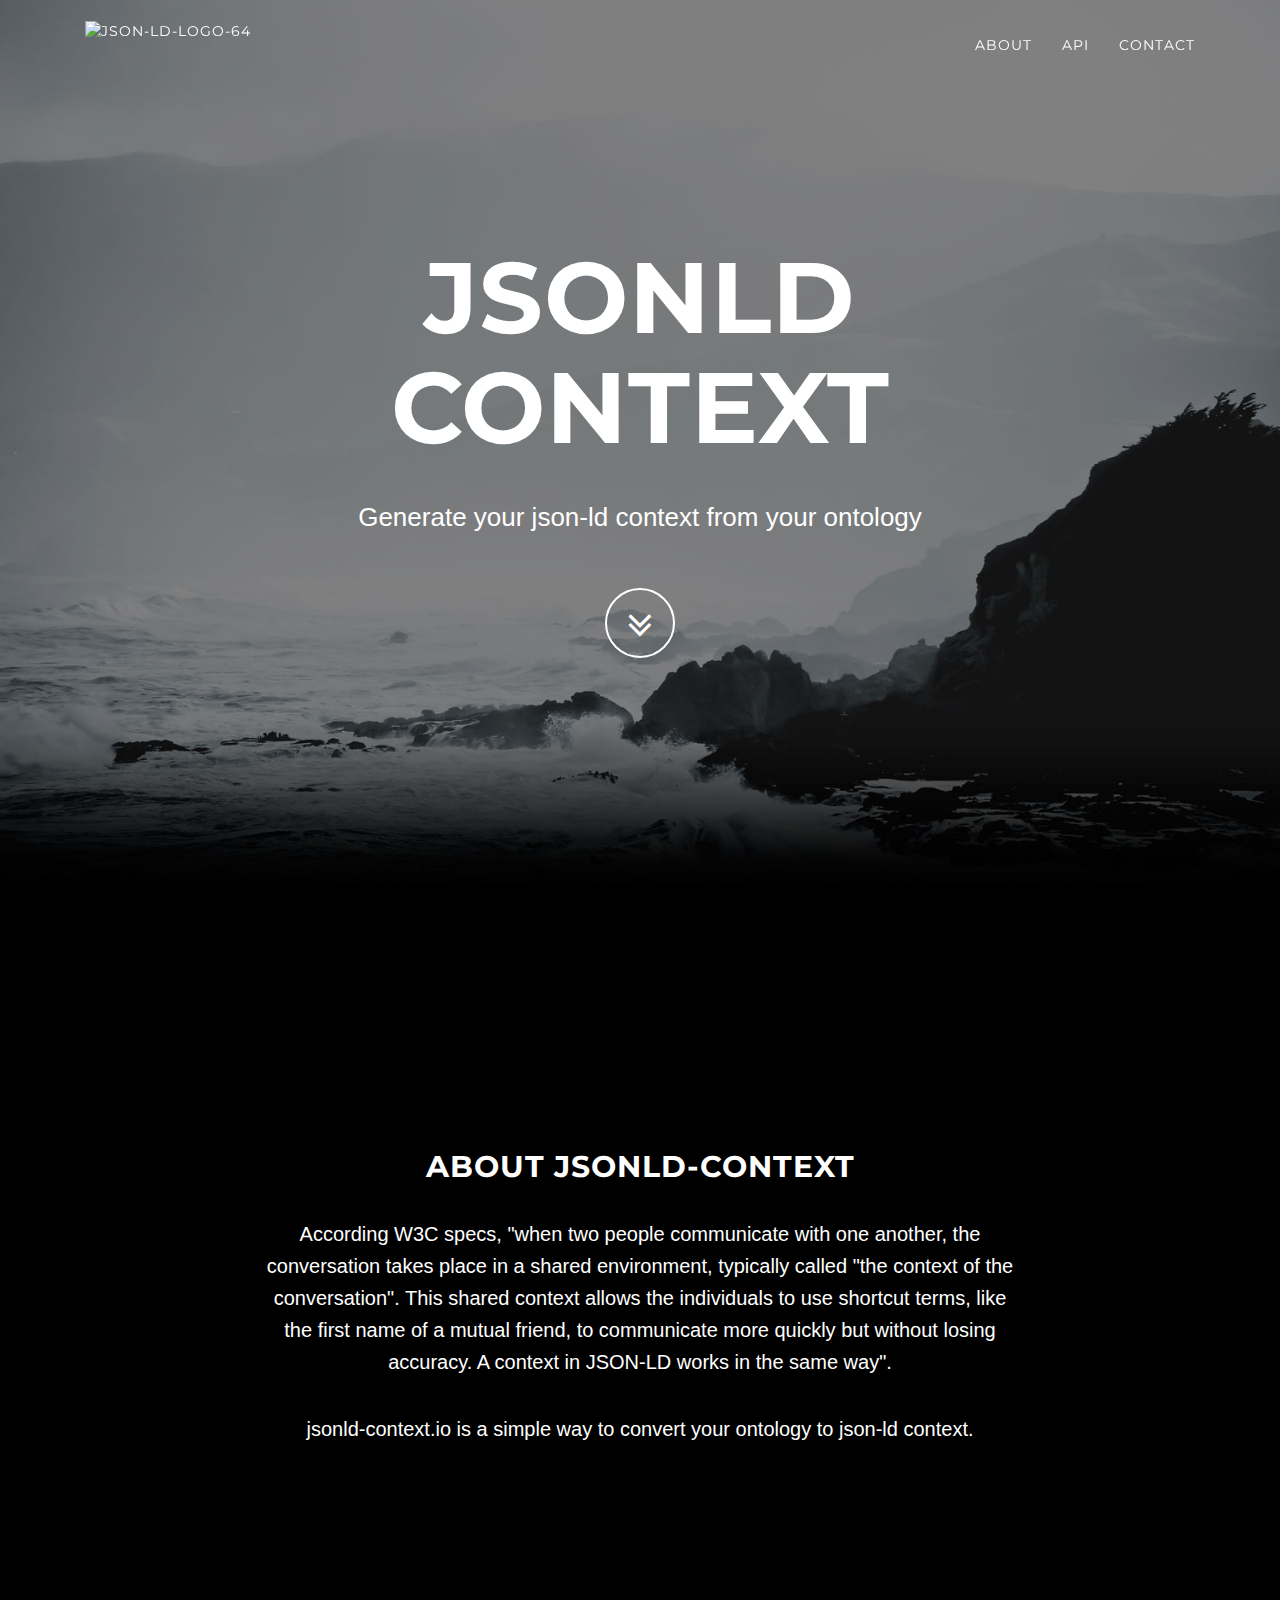
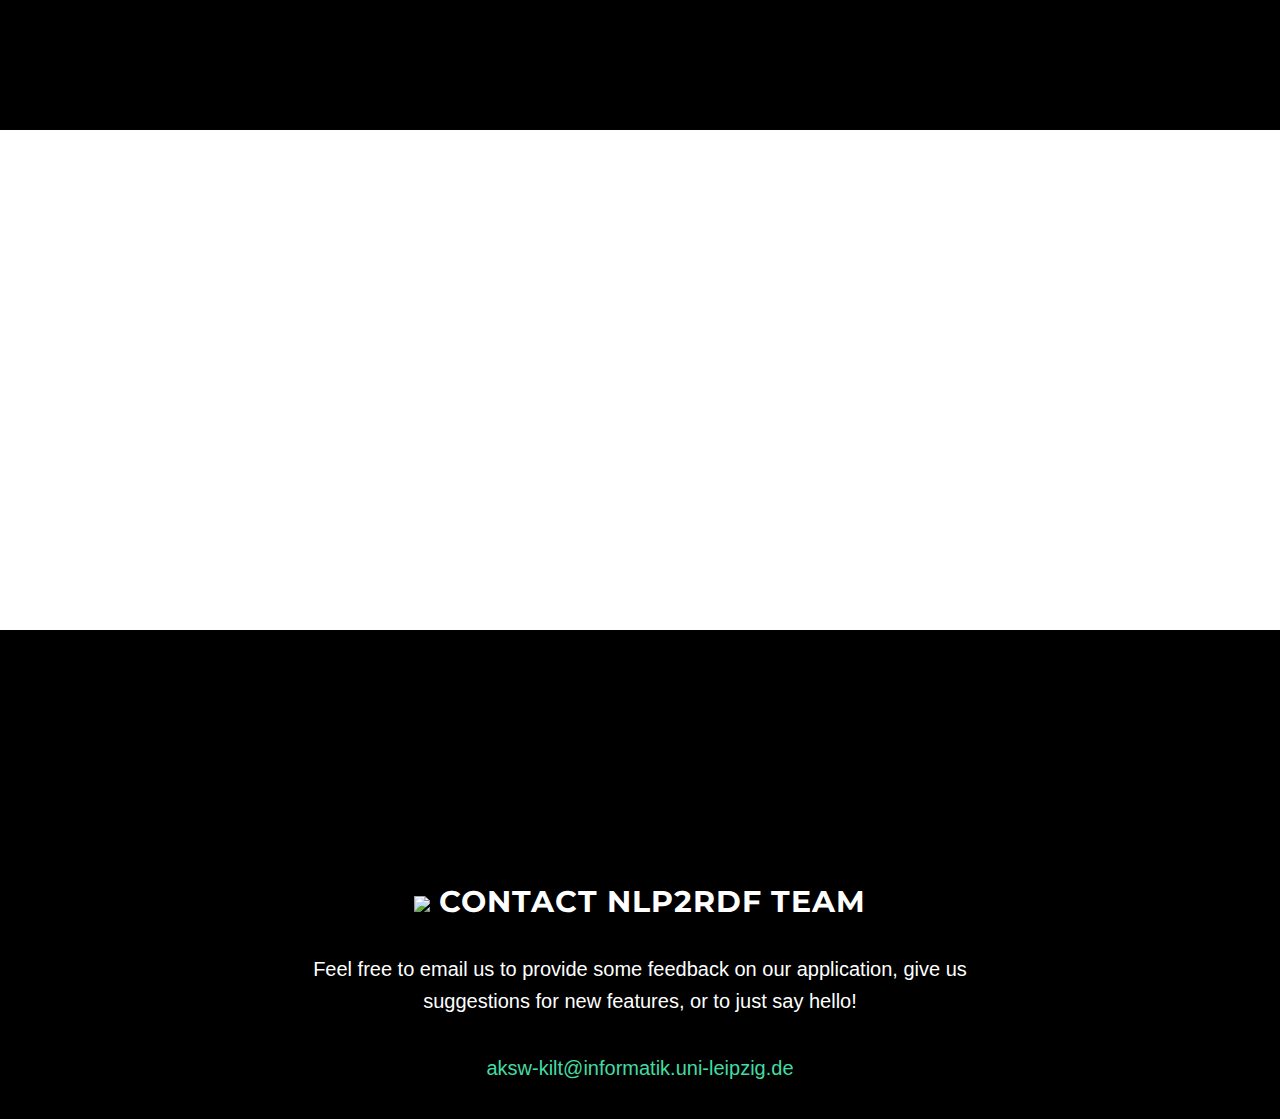
==== src/main/resources/static/index.html @ ff8099e9 "Adding static content" ====
<!DOCTYPE html>
<html lang="en">

<head>

    <meta charset="utf-8">
    <meta http-equiv="X-UA-Compatible" content="IE=edge">
    <meta name="viewport" content="width=device-width, initial-scale=1">
    <meta name="description" content="">
    <meta name="author" content="">

    <title>JSONLD Context - NLP2RDF</title>

    <!-- Bootstrap Core CSS -->
    <link href="vendor/bootstrap/css/bootstrap.min.css" rel="stylesheet">

    <!-- Custom Fonts -->
    <link href="vendor/font-awesome/css/font-awesome.min.css" rel="stylesheet" type="text/css">
    <link href="https://fonts.googleapis.com/css?family=Lora:400,700,400italic,700italic" rel="stylesheet" type="text/css">
    <link href="https://fonts.googleapis.com/css?family=Montserrat:400,700" rel="stylesheet" type="text/css">

    <!-- Theme CSS -->
    <link href="css/grayscale.min.css" rel="stylesheet">

    <!-- HTML5 Shim and Respond.js IE8 support of HTML5 elements and media queries -->
    <!-- WARNING: Respond.js doesn't work if you view the page via file:// -->
    <!--[if lt IE 9]>
        <script src="https://oss.maxcdn.com/libs/html5shiv/3.7.0/html5shiv.js"></script>
        <script src="https://oss.maxcdn.com/libs/respond.js/1.4.2/respond.min.js"></script>
    <![endif]-->

</head>

<body id="page-top" data-spy="scroll" data-target=".navbar-fixed-top">

    <!-- Navigation -->
    <nav class="navbar navbar-custom navbar-fixed-top" role="navigation">
        <div class="container">
            <div class="navbar-header">
                <button type="button" class="navbar-toggle" data-toggle="collapse" data-target=".navbar-main-collapse">
                    Menu <i class="fa fa-bars"></i>
                </button>
                <a class="navbar-brand page-scroll" href="#page-top">
                    <a href="http://json-ld.org/" title="JSON-LD"><img style="border:0px;" width="64" src="http://json-ld.org/images/json-ld-logo-64.png" alt="JSON-LD-logo-64"/></a>
                </a>
            </div>

            <!-- Collect the nav links, forms, and other content for toggling -->
            <div class="collapse navbar-collapse navbar-right navbar-main-collapse">
                <ul class="nav navbar-nav">
                    <!-- Hidden li included to remove active class from about link when scrolled up past about section -->
                    <li class="hidden">
                        <a href="#page-top"></a>
                    </li>
                    <li>
                        <a class="page-scroll" href="#about">About</a>
                    </li>
                    <li>
                        <a class="page-scroll" href="#api">API</a>
                    </li>
                    <li>
                        <a class="page-scroll" href="#contact">Contact</a>
                    </li>
                </ul>
            </div>
            <!-- /.navbar-collapse -->
        </div>
        <!-- /.container -->
    </nav>

    <!-- Intro Header -->
    <header class="intro">
        <div class="intro-body">
            <div class="container">
                <div class="row">
                    <div class="col-md-8 col-md-offset-2">
                        <h1 class="brand-heading">JSONLD Context</h1>
                        <p class="intro-text">Generate your json-ld context from your ontology</p>
                        <a href="#about" class="btn btn-circle page-scroll">
                            <i class="fa fa-angle-double-down animated"></i>
                        </a>
                    </div>
                </div>
            </div>
        </div>
    </header>

    <!-- About Section -->
    <section id="about" class="container content-section text-center">
        <div class="row">
            <div class="col-lg-8 col-lg-offset-2">
                <h2>About JSONLD-Context</h2>
                 <p>According W3C specs, "when two people communicate with one another, the conversation takes place in a shared environment, typically called "the context of the conversation". This shared context allows the individuals to use shortcut terms, like the first name of a mutual friend, to communicate more quickly but without losing accuracy. A context in JSON-LD works in the same way".</p>
                 <p>jsonld-context.io is a simple way to convert your ontology to json-ld context.</p>
            </div>
        </div>
    </section>

    <!-- Download Section -->
    <section id="api" class="content-section text-center">
        <iframe src="swagger-ui/index.html" style="border: 0px solid white;width:100%; height:500px;background-color:#ffffff"></iframe>
    </section>

    <!-- Contact Section -->
    <section id="contact" class="container content-section text-center">
        <div class="row">
            <div class="col-lg-8 col-lg-offset-2">
                <h2><img src="/img/nlp2rdf.png" style="border:0px;" width="20%" > Contact NLP2RDF team</h2>
                <p>Feel free to email us to provide some feedback on our application, give us suggestions for new features, or to just say hello!</p>
                <p><a href="mailto:feedback@startbootstrap.com">aksw-kilt@informatik.uni-leipzig.de</a>
            </div>
        </div>
    </section>

    <!-- jQuery -->
    <script src="vendor/jquery/jquery.js"></script>

    <!-- Bootstrap Core JavaScript -->
    <script src="vendor/bootstrap/js/bootstrap.min.js"></script>

    <!-- Plugin JavaScript -->
    <script src="https://cdnjs.cloudflare.com/ajax/libs/jquery-easing/1.3/jquery.easing.min.js"></script>

    <!-- Google Maps API Key - Use your own API key to enable the map feature. More information on the Google Maps API can be found at https://developers.google.com/maps/ -->
    <script type="text/javascript" src="https://maps.googleapis.com/maps/api/js?key=AIzaSyCRngKslUGJTlibkQ3FkfTxj3Xss1UlZDA&sensor=false"></script>

    <!-- Theme JavaScript -->
    <script src="js/grayscale.min.js"></script>

</body>

</html>
---- src/main/resources/static/css/grayscale.min.css ----
/*!
 * Start Bootstrap - Grayscale v3.3.7+1 (http://startbootstrap.com/template-overviews/grayscale)
 * Copyright 2013-2016 Start Bootstrap
 * Licensed under MIT (https://github.com/BlackrockDigital/startbootstrap/blob/gh-pages/LICENSE)
 */body,html{height:100%;width:100%}.navbar-custom,body{background-color:#000}.intro,body,html{width:100%}body{font-family:"Helvetica Neue", Helvetica, Arial, sans-serif;;color:#fff;webkit-tap-highlight-color:rgba(255,255,255,.2)}.btn,.navbar-custom,h1,h2,h3,h4,h5,h6{text-transform:uppercase;font-family:Montserrat,"Helvetica Neue",Helvetica,Arial,sans-serif}h1,h2,h3,h4,h5,h6{margin:0 0 35px;font-weight:700;letter-spacing:1px}p{margin:0 0 25px;font-size:18px;line-height:1.5}@media (min-width:768px){p{margin:0 0 35px;font-size:20px;line-height:1.6}}a{color:#42DCA3;-webkit-transition:all .2s ease-in-out;-moz-transition:all .2s ease-in-out;transition:all .2s ease-in-out}a:focus,a:hover{text-decoration:none;color:#1d9b6c}.light{font-weight:400}.navbar-custom{margin-bottom:0;border-bottom:1px solid rgba(255,255,255,.3)}.navbar-custom .navbar-toggle{color:#fff;background-color:rgba(255,255,255,.2);font-size:12px}.navbar-custom .nav li a:active,.navbar-custom .nav li a:focus,.navbar-custom .nav li a:hover{background-color:transparent;outline:0}.navbar-custom .navbar-toggle:active,.navbar-custom .navbar-toggle:focus{outline:0}.navbar-custom .navbar-brand{font-weight:700}.navbar-custom .navbar-brand:focus{outline:0}.navbar-custom a{color:#fff}.navbar-custom .nav li a{-webkit-transition:background .3s ease-in-out;-moz-transition:background .3s ease-in-out;transition:background .3s ease-in-out}.navbar-custom .nav li a:hover{color:rgba(255,255,255,.8)}.navbar-custom .nav li.active{outline:0}.navbar-custom .nav li.active a{background-color:rgba(255,255,255,.3)}.navbar-custom .nav li.active a:hover{color:#fff}@media (min-width:768px){.navbar-custom{padding:20px 0;border-bottom:none;letter-spacing:1px;background:0 0;-webkit-transition:background .5s ease-in-out,padding .5s ease-in-out;-moz-transition:background .5s ease-in-out,padding .5s ease-in-out;transition:background .5s ease-in-out,padding .5s ease-in-out}.navbar-custom.top-nav-collapse{padding:0;background:#000;border-bottom:1px solid rgba(255,255,255,.3)}}.intro{display:table;height:auto;padding:100px 0;text-align:center;color:#fff;background:url(../img/intro-bg.jpg) bottom center no-repeat #000;-webkit-background-size:cover;-moz-background-size:cover;background-size:cover;-o-background-size:cover}.intro .intro-body{display:table-cell;vertical-align:middle}.intro .intro-body .brand-heading{font-size:40px}.intro .intro-body .intro-text{font-size:18px}@media (min-width:768px){.intro{height:100%;padding:0}.intro .intro-body .brand-heading{font-size:100px}.intro .intro-body .intro-text{font-size:26px}}.btn-circle{width:70px;height:70px;margin-top:15px;padding:7px 16px;border:2px solid #fff;border-radius:100%!important;font-size:40px;color:#fff;background:0 0;-webkit-transition:background .3s ease-in-out;-moz-transition:background .3s ease-in-out;transition:background .3s ease-in-out}.btn-circle:focus,.btn-circle:hover{outline:0;color:#fff;background:rgba(255,255,255,.1)}.btn-circle i.animated{-webkit-transition-property:-webkit-transform;-webkit-transition-duration:1s;-moz-transition-property:-moz-transform;-moz-transition-duration:1s}.btn-circle:hover i.animated{-webkit-animation-name:pulse;-moz-animation-name:pulse;-webkit-animation-duration:1.5s;-moz-animation-duration:1.5s;-webkit-animation-iteration-count:infinite;-moz-animation-iteration-count:infinite;-webkit-animation-timing-function:linear;-moz-animation-timing-function:linear}@-webkit-keyframes pulse{0%,100%{-webkit-transform:scale(1);transform:scale(1)}50%{-webkit-transform:scale(1.2);transform:scale(1.2)}}@-moz-keyframes pulse{0%,100%{-moz-transform:scale(1);transform:scale(1)}50%{-moz-transform:scale(1.2);transform:scale(1.2)}}.content-section{padding-top:100px}.download-section{width:100%;padding:50px 0;color:#fff;background:url(../img/downloads-bg.jpg) center center no-repeat #000;-webkit-background-size:cover;-moz-background-size:cover;background-size:cover;-o-background-size:cover}#map{width:100%;height:200px;margin-top:100px}@media (min-width:767px){.content-section{padding-top:250px}.download-section{padding:100px 0}#map{height:400px;margin-top:250px}}.btn{font-weight:400;-webkit-transition:all .3s ease-in-out;-moz-transition:all .3s ease-in-out;transition:all .3s ease-in-out;border-radius:0}.btn-default{border:1px solid #42DCA3;color:#42DCA3;background-color:transparent}.btn-default:focus,.btn-default:hover{border:1px solid #42DCA3;outline:0;color:#000;background-color:#42DCA3}ul.banner-social-buttons{margin-top:0}@media (max-width:1199px){ul.banner-social-buttons{margin-top:15px}}@media (max-width:767px){ul.banner-social-buttons li{display:block;margin-bottom:20px;padding:0}ul.banner-social-buttons li:last-child{margin-bottom:0}}footer{padding:50px 0}footer p{margin:0}::-moz-selection{text-shadow:none;background:#fcfcfc;background:rgba(255,255,255,.2)}::selection{text-shadow:none;background:#fcfcfc;background:rgba(255,255,255,.2)}img::selection{background:0 0}img::-moz-selection{background:0 0}
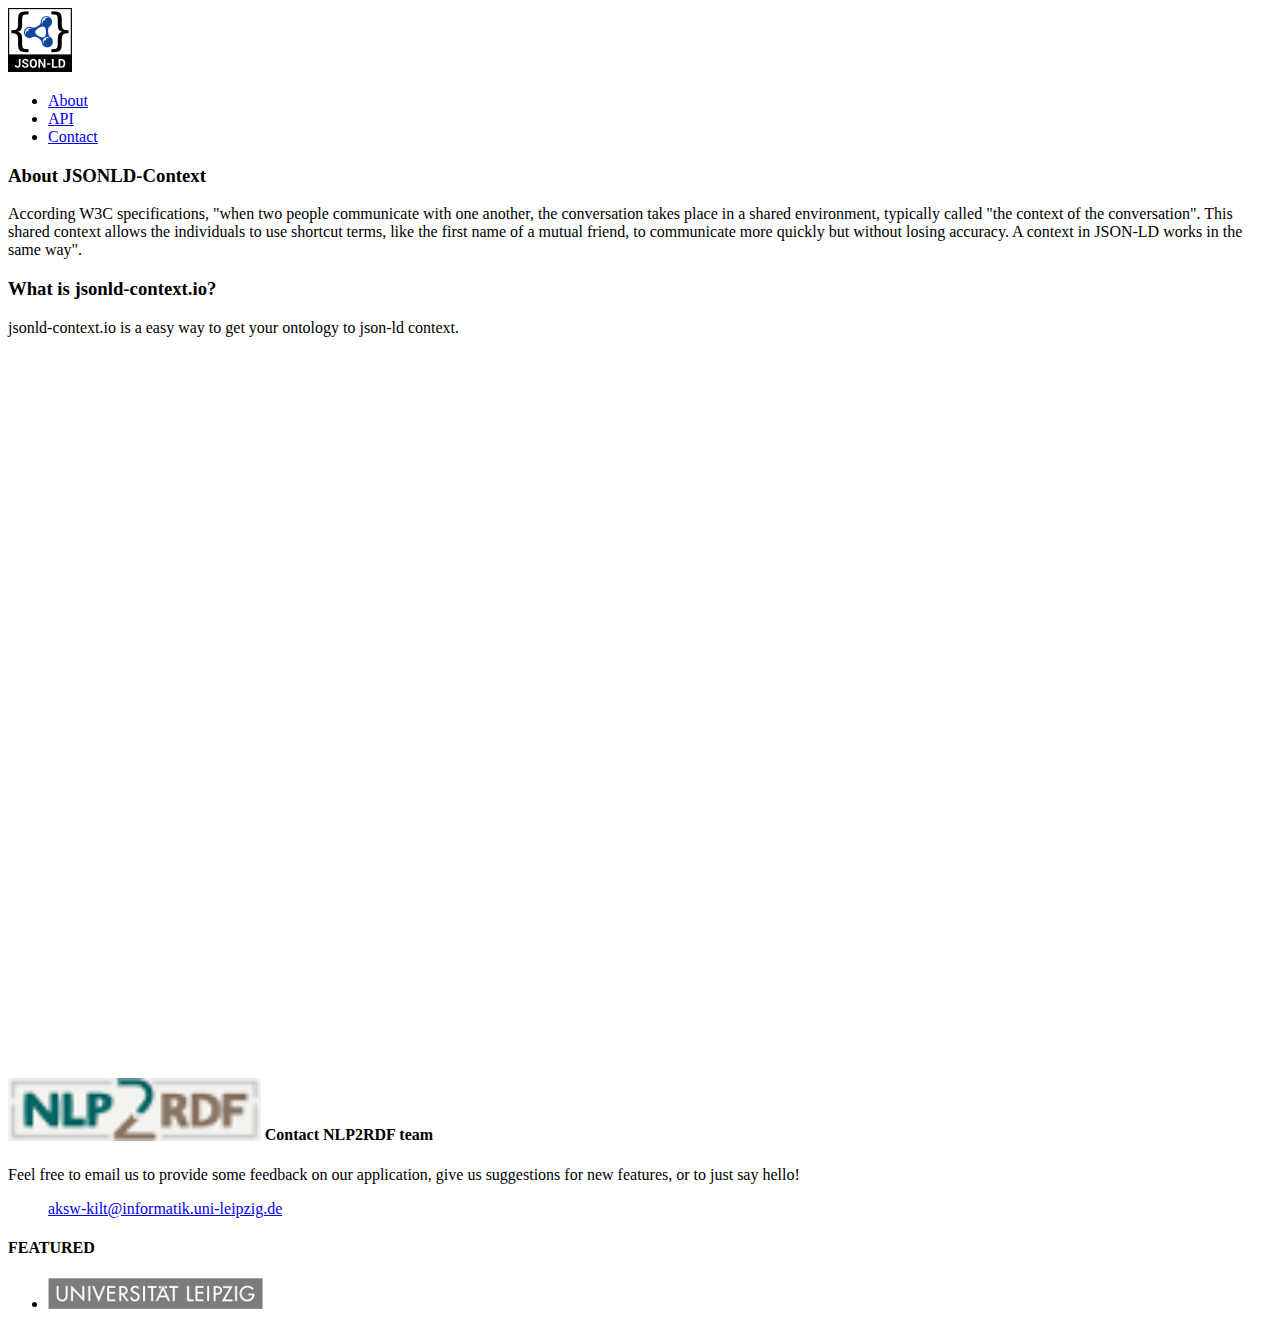
==== commit c7fbb133: "Applying a new template" ====
--- a/src/main/resources/static/index.html
+++ b/src/main/resources/static/index.html
@@ -2,130 +2,97 @@
 <html lang="en">
 
 <head>
-
     <meta charset="utf-8">
     <meta http-equiv="X-UA-Compatible" content="IE=edge">
     <meta name="viewport" content="width=device-width, initial-scale=1">
     <meta name="description" content="">
     <meta name="author" content="">
-
     <title>JSONLD Context - NLP2RDF</title>
-
-    <!-- Bootstrap Core CSS -->
-    <link href="vendor/bootstrap/css/bootstrap.min.css" rel="stylesheet">
-
-    <!-- Custom Fonts -->
-    <link href="vendor/font-awesome/css/font-awesome.min.css" rel="stylesheet" type="text/css">
-    <link href="https://fonts.googleapis.com/css?family=Lora:400,700,400italic,700italic" rel="stylesheet" type="text/css">
-    <link href="https://fonts.googleapis.com/css?family=Montserrat:400,700" rel="stylesheet" type="text/css">
-
-    <!-- Theme CSS -->
-    <link href="css/grayscale.min.css" rel="stylesheet">
-
-    <!-- HTML5 Shim and Respond.js IE8 support of HTML5 elements and media queries -->
-    <!-- WARNING: Respond.js doesn't work if you view the page via file:// -->
-    <!--[if lt IE 9]>
-        <script src="https://oss.maxcdn.com/libs/html5shiv/3.7.0/html5shiv.js"></script>
-        <script src="https://oss.maxcdn.com/libs/respond.js/1.4.2/respond.min.js"></script>
-    <![endif]-->
-
+    <link href="https://fonts.googleapis.com/css?family=Poppins:300,400,500,600,700" rel="stylesheet">
+    <link href='https://fonts.googleapis.com/css?family=Open+Sans:400,600,700,600italic,400italic,700italic,300,300italic' rel='stylesheet' type='text/css'>
+    <link rel="stylesheet" href="/css/bootstrap.min.css">
+    <link rel="stylesheet" href="/css/icofont.css">
+    <link rel="stylesheet" href="/css/font-awesome.min.css">
+    <link rel="stylesheet" href="/css/animate.css">
+    <link rel="stylesheet" href="/css/meanmenu.min.css">
+    <link rel="stylesheet" href="/css/style.css">
 </head>
 
 <body id="page-top" data-spy="scroll" data-target=".navbar-fixed-top">
 
-    <!-- Navigation -->
-    <nav class="navbar navbar-custom navbar-fixed-top" role="navigation">
-        <div class="container">
-            <div class="navbar-header">
-                <button type="button" class="navbar-toggle" data-toggle="collapse" data-target=".navbar-main-collapse">
-                    Menu <i class="fa fa-bars"></i>
-                </button>
-                <a class="navbar-brand page-scroll" href="#page-top">
-                    <a href="http://json-ld.org/" title="JSON-LD"><img style="border:0px;" width="64" src="http://json-ld.org/images/json-ld-logo-64.png" alt="JSON-LD-logo-64"/></a>
-                </a>
+<div class="menu_area ">
+    <div class="container">
+        <div class="row">
+            <div class="col-sm-3">
+                <div class="logo hidden-xs hidden-sm">
+                    <a href="index.html" title="JSON-LD"><img style="border:0px;" width="64" src="css/img/json-ld-logo-64.png" alt="JSON-LD-logo-64"/></a>                </div>
             </div>
 
-            <!-- Collect the nav links, forms, and other content for toggling -->
-            <div class="collapse navbar-collapse navbar-right navbar-main-collapse">
-                <ul class="nav navbar-nav">
-                    <!-- Hidden li included to remove active class from about link when scrolled up past about section -->
-                    <li class="hidden">
-                        <a href="#page-top"></a>
-                    </li>
-                    <li>
-                        <a class="page-scroll" href="#about">About</a>
-                    </li>
-                    <li>
-                        <a class="page-scroll" href="#api">API</a>
-                    </li>
-                    <li>
-                        <a class="page-scroll" href="#contact">Contact</a>
-                    </li>
-                </ul>
-            </div>
-            <!-- /.navbar-collapse -->
-        </div>
-        <!-- /.container -->
-    </nav>
-
-    <!-- Intro Header -->
-    <header class="intro">
-        <div class="intro-body">
-            <div class="container">
-                <div class="row">
-                    <div class="col-md-8 col-md-offset-2">
-                        <h1 class="brand-heading">JSONLD Context</h1>
-                        <p class="intro-text">Generate your json-ld context from your ontology</p>
-                        <a href="#about" class="btn btn-circle page-scroll">
-                            <i class="fa fa-angle-double-down animated"></i>
-                        </a>
+            <div class="col-sm-9 hidden-xs">
+                <div class="mainnmenu">
+                    <div class="mainnmenu">
+                        <nav>
+                            <ul class="menu">
+                                <li class="page-scroll">  <a class="page-scroll" href="#about">About</a></li>
+                                <li><a class="page-scroll" href="#api">API</a></li>
+                                <li><a class="page-scroll" href="#contact">Contact</a></li>
+                            </ul>
+                        </nav>
                     </div>
                 </div>
             </div>
         </div>
-    </header>
+    </div>
+</div>
 
-    <!-- About Section -->
-    <section id="about" class="container content-section text-center">
+<div id="about" class="breadcrumb_area">
+    <div class="container">
         <div class="row">
-            <div class="col-lg-8 col-lg-offset-2">
-                <h2>About JSONLD-Context</h2>
-                 <p>According W3C specs, "when two people communicate with one another, the conversation takes place in a shared environment, typically called "the context of the conversation". This shared context allows the individuals to use shortcut terms, like the first name of a mutual friend, to communicate more quickly but without losing accuracy. A context in JSON-LD works in the same way".</p>
-                 <p>jsonld-context.io is a simple way to convert your ontology to json-ld context.</p>
+            <div class="col-xs-12 col-sm-12 col-md-12">
+                <div class="col-sm-9">
+                    <div class="call-text">
+                        <h3>About JSONLD-Context</h3>
+                        <p>According W3C specifications, "when two people communicate with one another, the conversation takes place in a shared environment, typically called "the context of the conversation". This shared context allows the individuals to use shortcut terms, like the first name of a mutual friend, to communicate more quickly but without losing accuracy. A context in JSON-LD works in the same way".</p>
+
+                        <h3>What is jsonld-context.io? </h3>
+                        <p>jsonld-context.io is a easy way to get your ontology to json-ld context.</p>
+                    </div>
+                </div>
             </div>
         </div>
-    </section>
+    </div>
+</div>
 
-    <!-- Download Section -->
-    <section id="api" class="content-section text-center">
-        <iframe src="swagger-ui/index.html" style="border: 0px solid white;width:100%; height:500px;background-color:#ffffff"></iframe>
-    </section>
+<!-- Download Section -->
+<section id="api" class="content-section text-center">
+    <iframe src="swagger-ui/index.html" style="border: 0px solid white;width:100%; height:700px;background-color:#ffffff"></iframe>
+</section>
 
-    <!-- Contact Section -->
-    <section id="contact" class="container content-section text-center">
+<!-- Contact Section -->
+<footer class="footer_area"  id="contact">
+    <div class="container spaca-footer">
         <div class="row">
-            <div class="col-lg-8 col-lg-offset-2">
-                <h2><img src="/img/nlp2rdf.png" style="border:0px;" width="20%" > Contact NLP2RDF team</h2>
-                <p>Feel free to email us to provide some feedback on our application, give us suggestions for new features, or to just say hello!</p>
-                <p><a href="mailto:feedback@startbootstrap.com">aksw-kilt@informatik.uni-leipzig.de</a>
+            <div class="col-sm-4">
+                <div class="footer_widget">
+                    <h4><img src="css/img/nlp2rdf.png" style="border:0px;" width="20%" > Contact NLP2RDF team</h4>
+                    <p>Feel free to email us to provide some feedback on our application, give us suggestions for new features, or to just say hello!</p>
+                    <ul class="bottom_social">
+                        <p><a href="mailto:aksw-kilt@informatik.uni-leipzig.de">aksw-kilt@informatik.uni-leipzig.de</a></p>
+                    </ul>
+                </div>
             </div>
+            <div class="col-sm-4">
+                <div class="footer_widget">
+                    <h4>FEATURED</h4>
+                    <ul class="importent_link">
+                        <li><a href="http://www.uni-leipzig.de"><img src="css/img/universitat-leipzig.png" /></a></li>
+                    </ul>
+                </div>
+            </div>
+
         </div>
-    </section>
-
-    <!-- jQuery -->
-    <script src="vendor/jquery/jquery.js"></script>
-
-    <!-- Bootstrap Core JavaScript -->
-    <script src="vendor/bootstrap/js/bootstrap.min.js"></script>
-
-    <!-- Plugin JavaScript -->
-    <script src="https://cdnjs.cloudflare.com/ajax/libs/jquery-easing/1.3/jquery.easing.min.js"></script>
-
-    <!-- Google Maps API Key - Use your own API key to enable the map feature. More information on the Google Maps API can be found at https://developers.google.com/maps/ -->
-    <script type="text/javascript" src="https://maps.googleapis.com/maps/api/js?key=AIzaSyCRngKslUGJTlibkQ3FkfTxj3Xss1UlZDA&sensor=false"></script>
-
-    <!-- Theme JavaScript -->
-    <script src="js/grayscale.min.js"></script>
+    </div>
+</footer>
 
 </body>
 
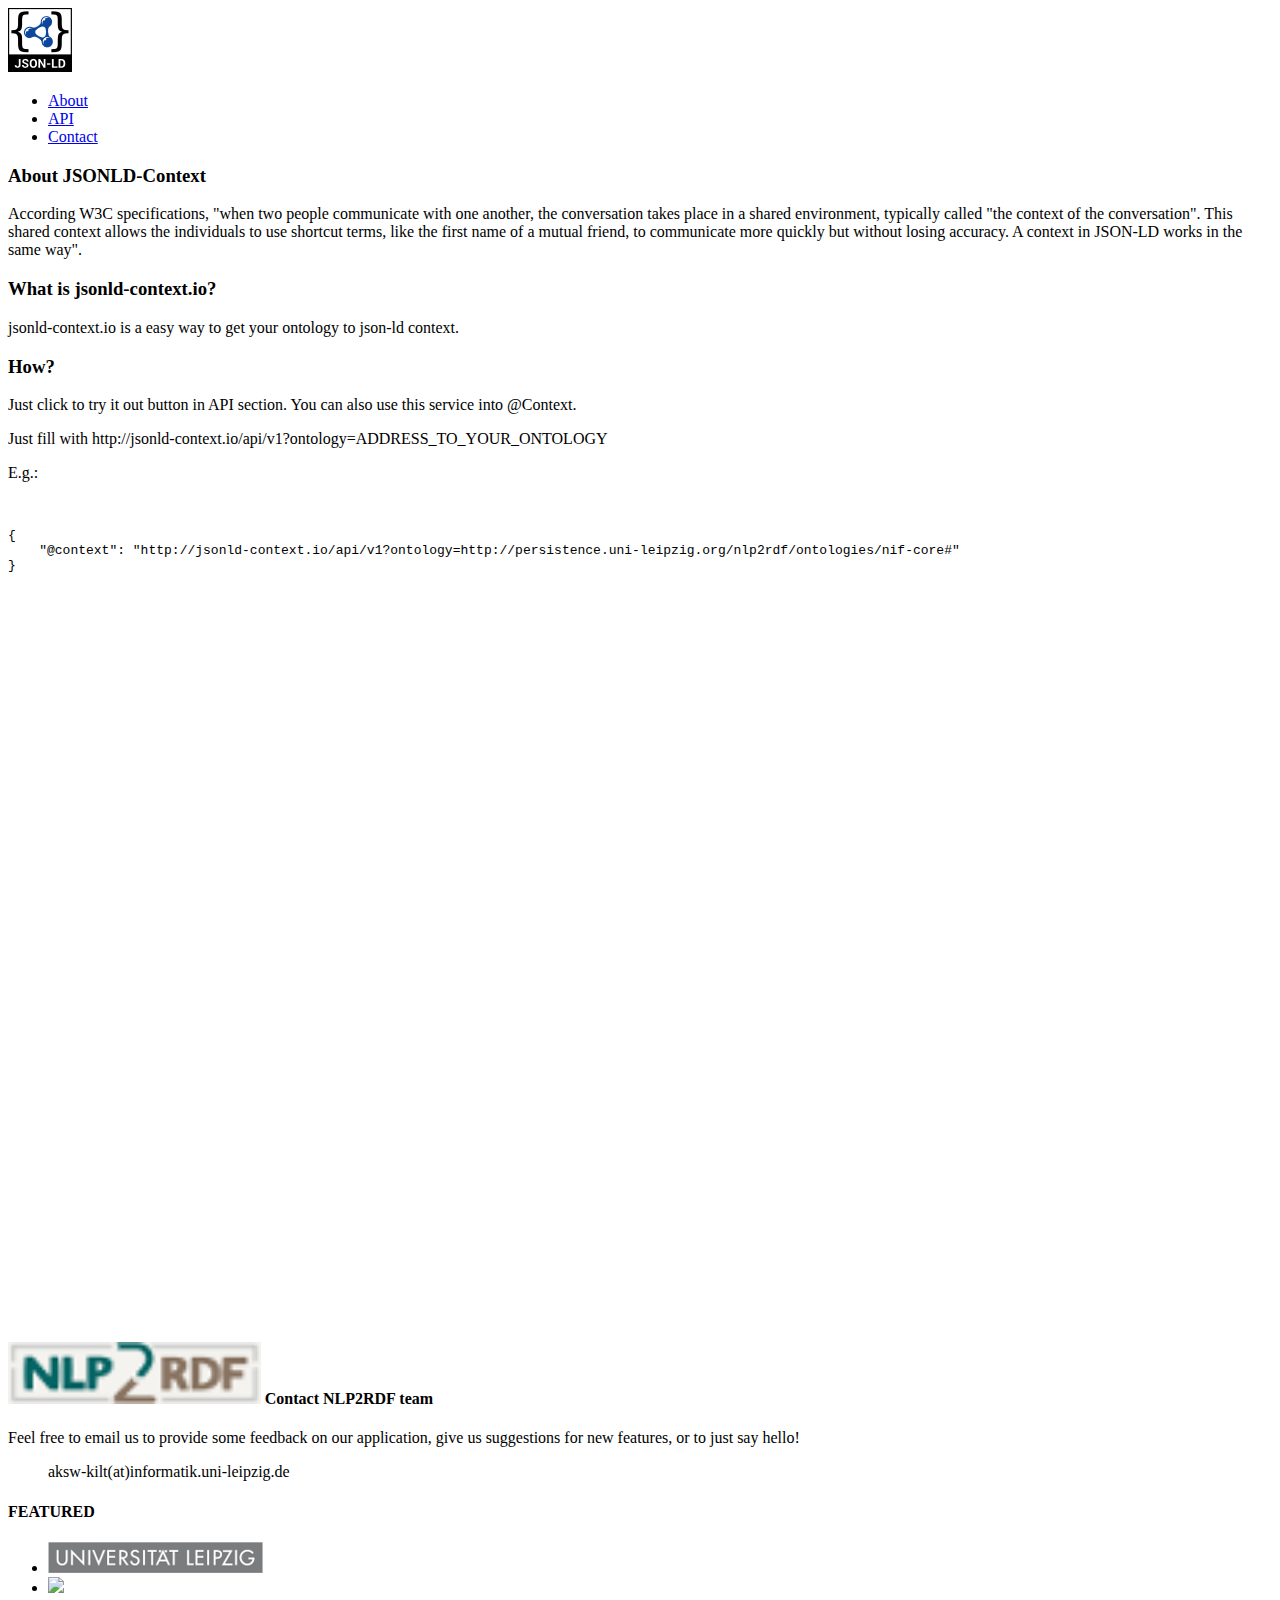
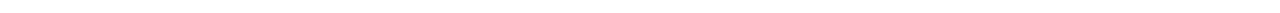
==== commit 5a49c739: "Adding example" ====
--- a/src/main/resources/static/index.html
+++ b/src/main/resources/static/index.html
@@ -10,12 +10,15 @@
     <title>JSONLD Context - NLP2RDF</title>
     <link href="https://fonts.googleapis.com/css?family=Poppins:300,400,500,600,700" rel="stylesheet">
     <link href='https://fonts.googleapis.com/css?family=Open+Sans:400,600,700,600italic,400italic,700italic,300,300italic' rel='stylesheet' type='text/css'>
+    <link rel="stylesheet" href="//cdnjs.cloudflare.com/ajax/libs/highlight.js/9.8.0/styles/default.min.css">
+    <script src="//cdnjs.cloudflare.com/ajax/libs/highlight.js/9.8.0/highlight.min.js"></script>
     <link rel="stylesheet" href="/css/bootstrap.min.css">
     <link rel="stylesheet" href="/css/icofont.css">
     <link rel="stylesheet" href="/css/font-awesome.min.css">
     <link rel="stylesheet" href="/css/animate.css">
     <link rel="stylesheet" href="/css/meanmenu.min.css">
     <link rel="stylesheet" href="/css/style.css">
+    <link rel="shortcut icon" type="/image/png" href="/css/img/json-ld-logo-64.png" />
 </head>
 
 <body id="page-top" data-spy="scroll" data-target=".navbar-fixed-top">
@@ -49,13 +52,27 @@
     <div class="container">
         <div class="row">
             <div class="col-xs-12 col-sm-12 col-md-12">
-                <div class="col-sm-9">
+                <div class="col-sm-12">
                     <div class="call-text">
                         <h3>About JSONLD-Context</h3>
                         <p>According W3C specifications, "when two people communicate with one another, the conversation takes place in a shared environment, typically called "the context of the conversation". This shared context allows the individuals to use shortcut terms, like the first name of a mutual friend, to communicate more quickly but without losing accuracy. A context in JSON-LD works in the same way".</p>
 
                         <h3>What is jsonld-context.io? </h3>
                         <p>jsonld-context.io is a easy way to get your ontology to json-ld context.</p>
+
+                        <h3>How?</h3>
+                        <p>Just click to try it out button in API section. You can also use this service into @Context.</p>
+                        <p> Just fill with http://jsonld-context.io/api/v1?ontology=ADDRESS_TO_YOUR_ONTOLOGY</p>
+                        <p>E.g.: </p>
+
+                        <pre>
+                            <code class="json">
+
+{
+    "@context": "http://jsonld-context.io/api/v1?ontology=http://persistence.uni-leipzig.org/nlp2rdf/ontologies/nif-core#"
+}
+                            </code>
+                        </pre>
                     </div>
                 </div>
             </div>
@@ -77,7 +94,7 @@
                     <h4><img src="css/img/nlp2rdf.png" style="border:0px;" width="20%" > Contact NLP2RDF team</h4>
                     <p>Feel free to email us to provide some feedback on our application, give us suggestions for new features, or to just say hello!</p>
                     <ul class="bottom_social">
-                        <p><a href="mailto:aksw-kilt@informatik.uni-leipzig.de">aksw-kilt@informatik.uni-leipzig.de</a></p>
+                        <p>aksw-kilt(at)informatik.uni-leipzig.de</p>
                     </ul>
                 </div>
             </div>
@@ -86,6 +103,7 @@
                     <h4>FEATURED</h4>
                     <ul class="importent_link">
                         <li><a href="http://www.uni-leipzig.de"><img src="css/img/universitat-leipzig.png" /></a></li>
+                        <li><a href="http://www.infai.org/"><img src="css/img/infai.png" /></a></li>
                     </ul>
                 </div>
             </div>
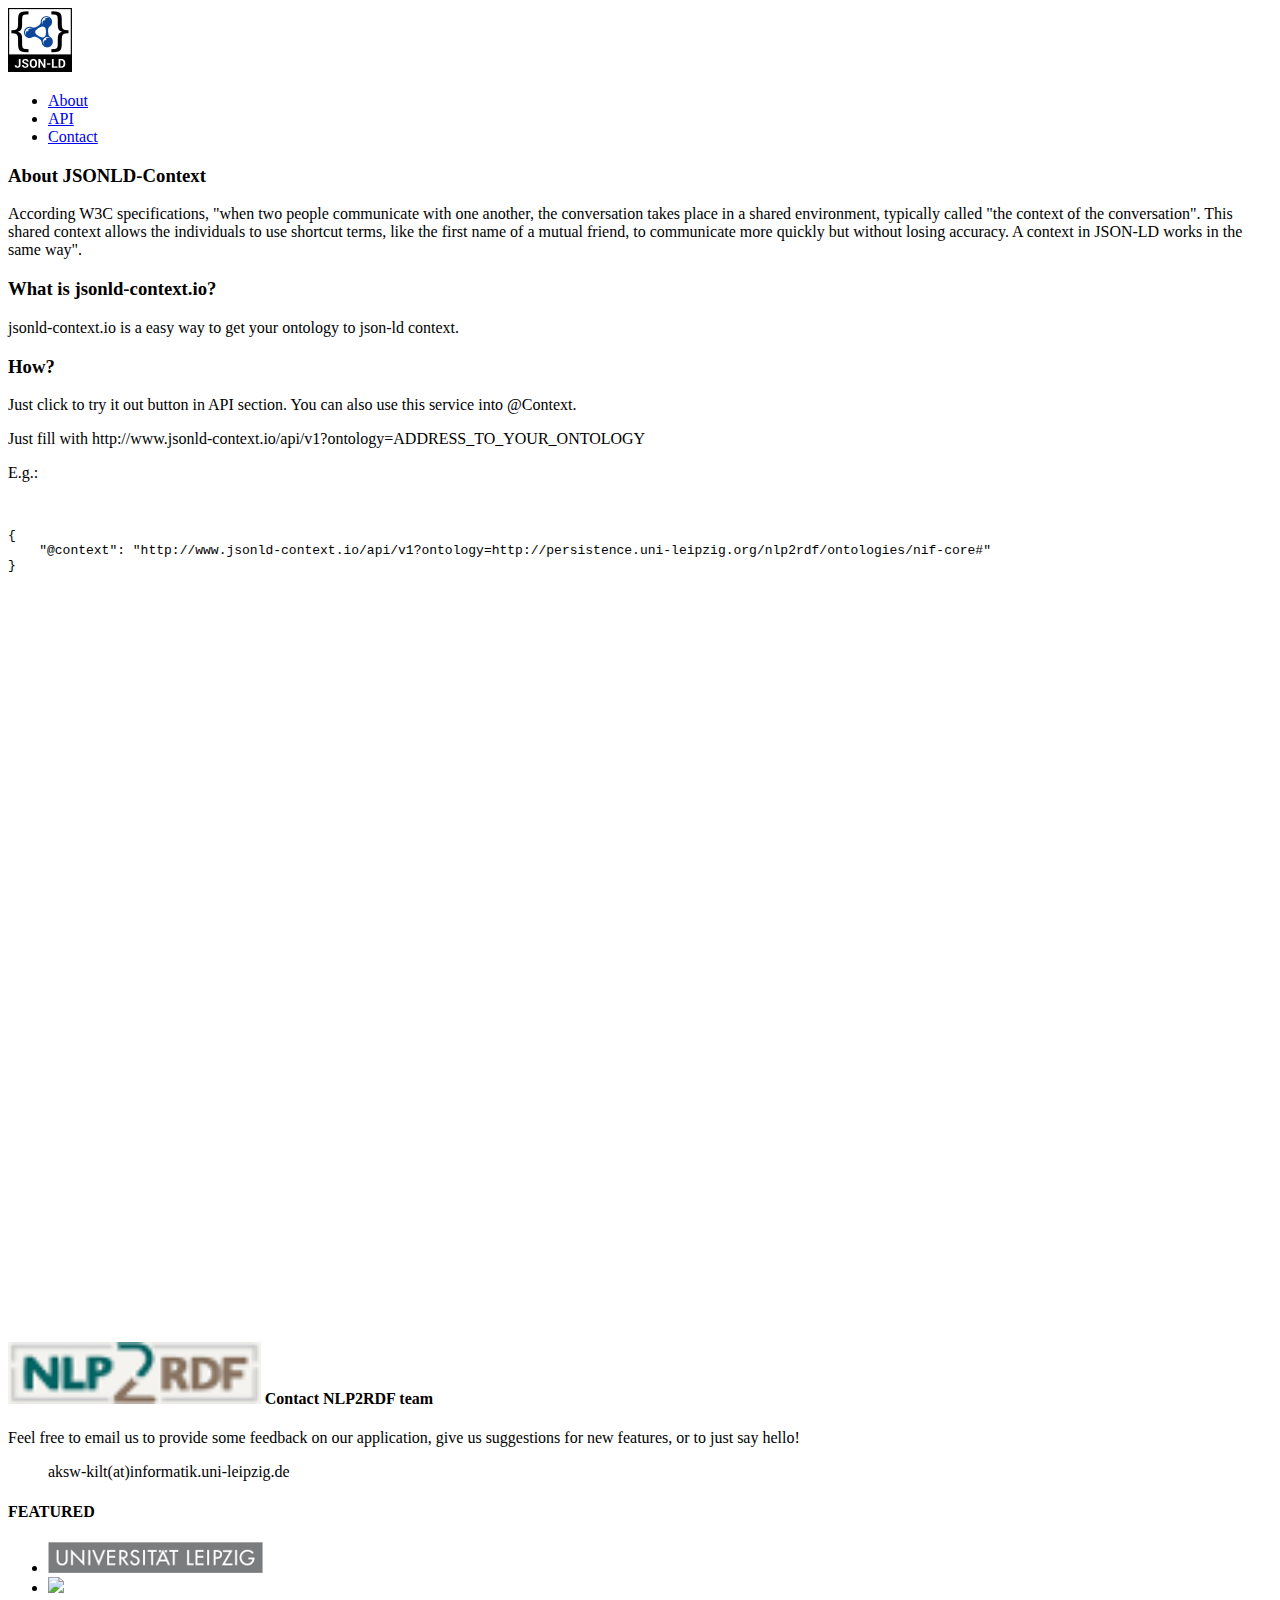
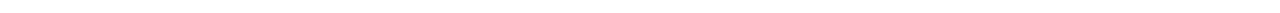
==== commit ef904c5b: "Update index.html" ====
--- a/src/main/resources/static/index.html
+++ b/src/main/resources/static/index.html
@@ -62,14 +62,14 @@
 
                         <h3>How?</h3>
                         <p>Just click to try it out button in API section. You can also use this service into @Context.</p>
-                        <p> Just fill with http://jsonld-context.io/api/v1?ontology=ADDRESS_TO_YOUR_ONTOLOGY</p>
+                        <p> Just fill with http://www.jsonld-context.io/api/v1?ontology=ADDRESS_TO_YOUR_ONTOLOGY</p>
                         <p>E.g.: </p>
 
                         <pre>
                             <code class="json">
 
 {
-    "@context": "http://jsonld-context.io/api/v1?ontology=http://persistence.uni-leipzig.org/nlp2rdf/ontologies/nif-core#"
+    "@context": "http://www.jsonld-context.io/api/v1?ontology=http://persistence.uni-leipzig.org/nlp2rdf/ontologies/nif-core#"
 }
                             </code>
                         </pre>
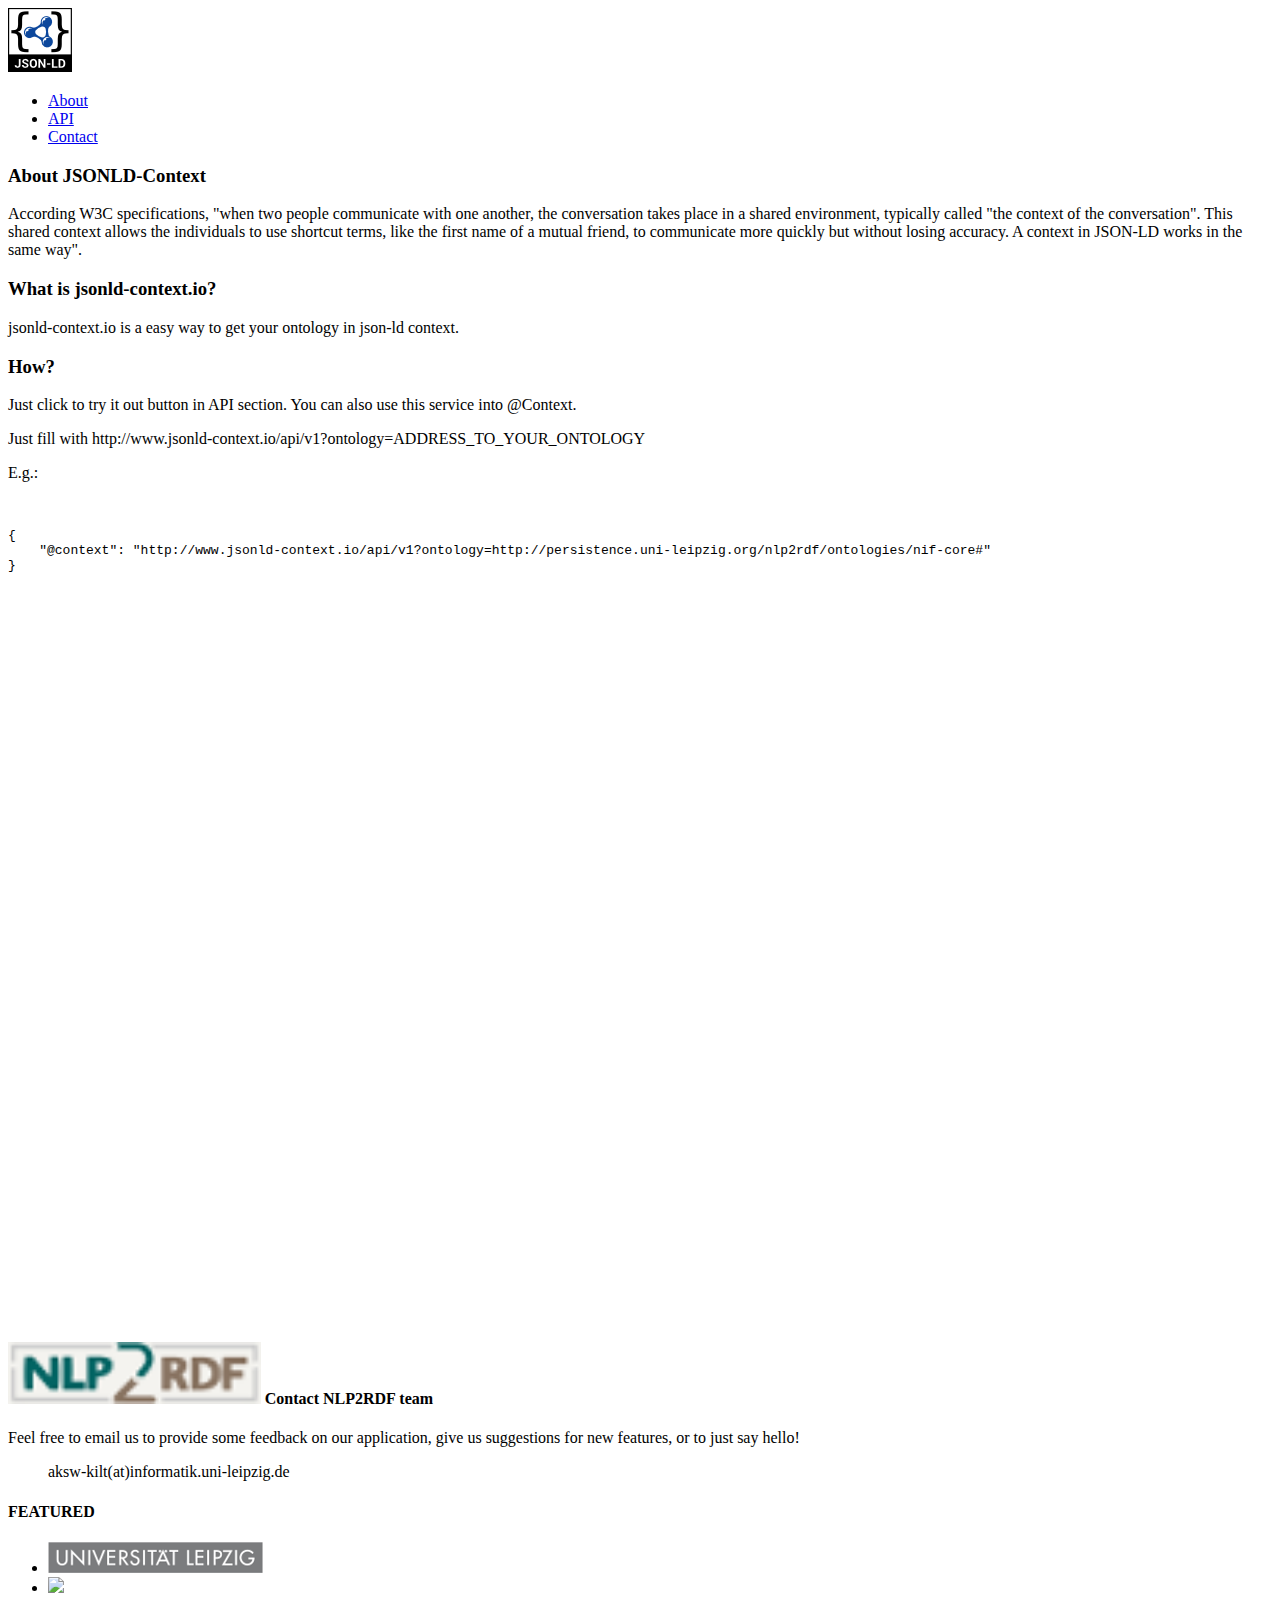
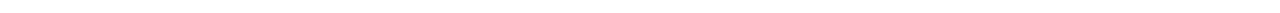
==== commit 6198c0bf: "Update index.html" ====
--- a/src/main/resources/static/index.html
+++ b/src/main/resources/static/index.html
@@ -58,7 +58,7 @@
                         <p>According W3C specifications, "when two people communicate with one another, the conversation takes place in a shared environment, typically called "the context of the conversation". This shared context allows the individuals to use shortcut terms, like the first name of a mutual friend, to communicate more quickly but without losing accuracy. A context in JSON-LD works in the same way".</p>
 
                         <h3>What is jsonld-context.io? </h3>
-                        <p>jsonld-context.io is a easy way to get your ontology to json-ld context.</p>
+                        <p>jsonld-context.io is a easy way to get your ontology in json-ld context.</p>
 
                         <h3>How?</h3>
                         <p>Just click to try it out button in API section. You can also use this service into @Context.</p>
